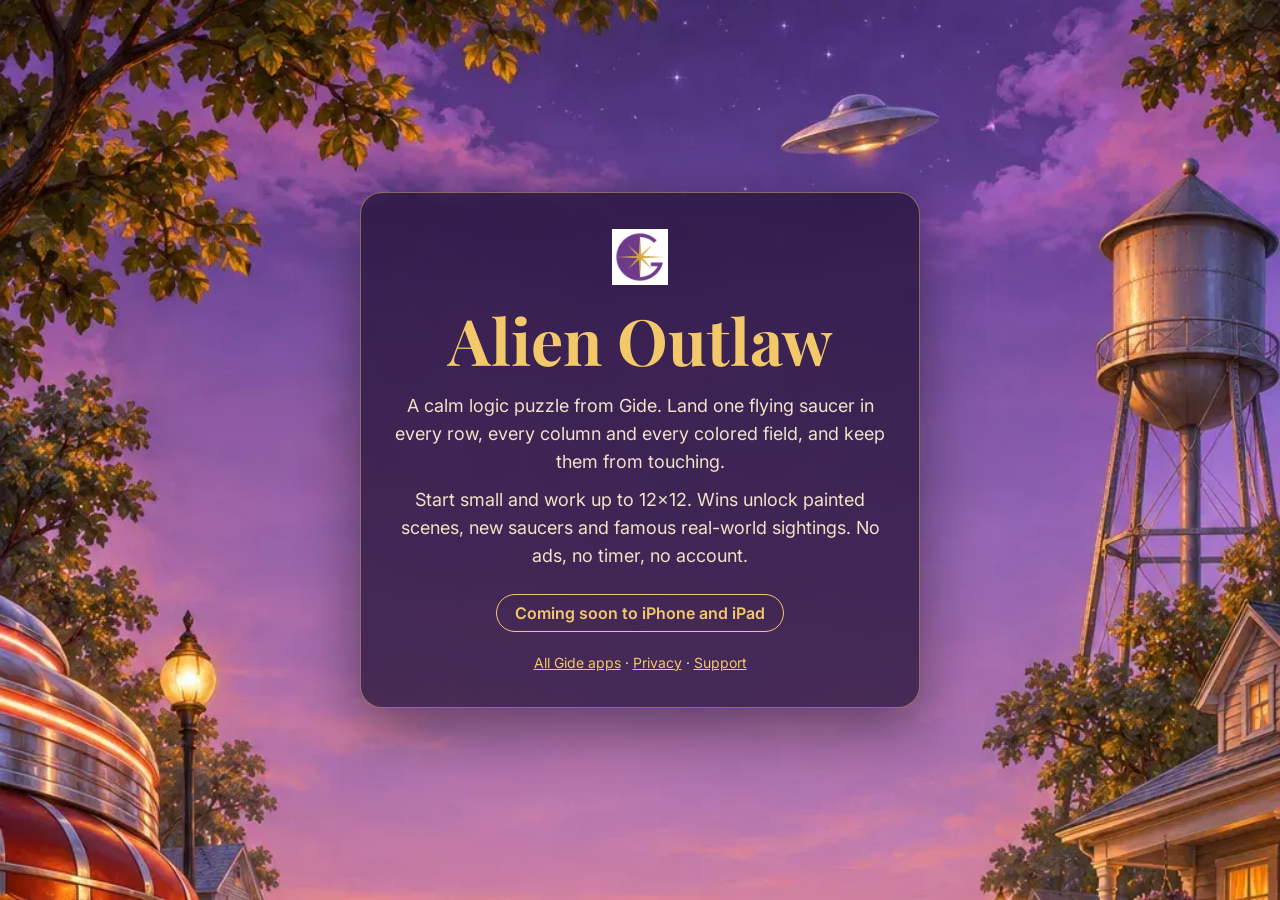
==== index.html @ 7371ad72 "Coming-soon page for alienoutlaw.gidehub.com Co-Authored-By: Claude Opus 5.5 <noreply@anthropic.com>" ====
<!DOCTYPE html>
<html lang="en">
<head>
  <meta charset="UTF-8">
  <meta name="viewport" content="width=device-width, initial-scale=1">
  <title>Alien Outlaw | Coming soon from Gide</title>
  <meta name="description" content="A calm logic puzzle: land one flying saucer in every row, column and region. Coming soon to iPhone and iPad from Gide.">
  <link rel="canonical" href="https://alienoutlaw.gidehub.com/">
  <meta name="theme-color" content="#2a1840">
  <link rel="preconnect" href="https://fonts.googleapis.com">
  <link rel="preconnect" href="https://fonts.gstatic.com" crossorigin>
  <link rel="stylesheet" href="https://fonts.googleapis.com/css2?family=Inter:wght@400;600&family=Playfair+Display:wght@700&display=swap">
  <style>
    :root { --ink:#fff8ec; --muted:#f1e2c8; --gold:#f2c86b; }
    * { box-sizing: border-box; }
    html, body { margin: 0; min-height: 100%; }
    body { background: #2a1840 url("assets/roswell_heights.webp") center top / cover no-repeat fixed;
           font-family: Inter, system-ui, sans-serif; color: var(--ink); }
    main { min-height: 100vh; display: flex; align-items: center; justify-content: center; padding: 24px 16px; }
    .card { max-width: 560px; width: 100%; text-align: center; padding: 36px 28px; border-radius: 22px;
            background: rgba(32, 16, 52, .72); backdrop-filter: blur(6px); border: 1px solid rgba(242,200,107,.45);
            box-shadow: 0 20px 60px rgba(0,0,0,.45); }
    h1 { font-family: "Playfair Display", serif; font-size: clamp(40px, 9vw, 64px); margin: 8px 0 6px; color: var(--gold); }
    p { font-size: 18px; line-height: 1.55; color: var(--muted); margin: 10px 0; }
    .soon { display: inline-block; margin-top: 14px; padding: 8px 18px; border-radius: 999px; border: 1px solid var(--gold); color: var(--gold); font-weight: 600; }
    footer { margin-top: 22px; font-size: 14px; color: var(--muted); }
    a { color: var(--gold); }
  </style>
</head>
<body>
<main>
  <div class="card">
    <img src="assets/gide-logo.png" alt="Gide" width="56" height="56">
    <h1>Alien Outlaw</h1>
    <p>A calm logic puzzle from Gide. Land one flying saucer in every row, every column and every colored field, and keep them from touching.</p>
    <p>Start small and work up to 12×12. Wins unlock painted scenes, new saucers and famous real-world sightings. No ads, no timer, no account.</p>
    <span class="soon">Coming soon to iPhone and iPad</span>
    <footer><a href="https://gidehub.com/#apps">All Gide apps</a> · <a href="https://gidehub.com/privacy.html">Privacy</a> · <a href="https://gidehub.com/support.html">Support</a></footer>
  </div>
</main>
</body>
</html>
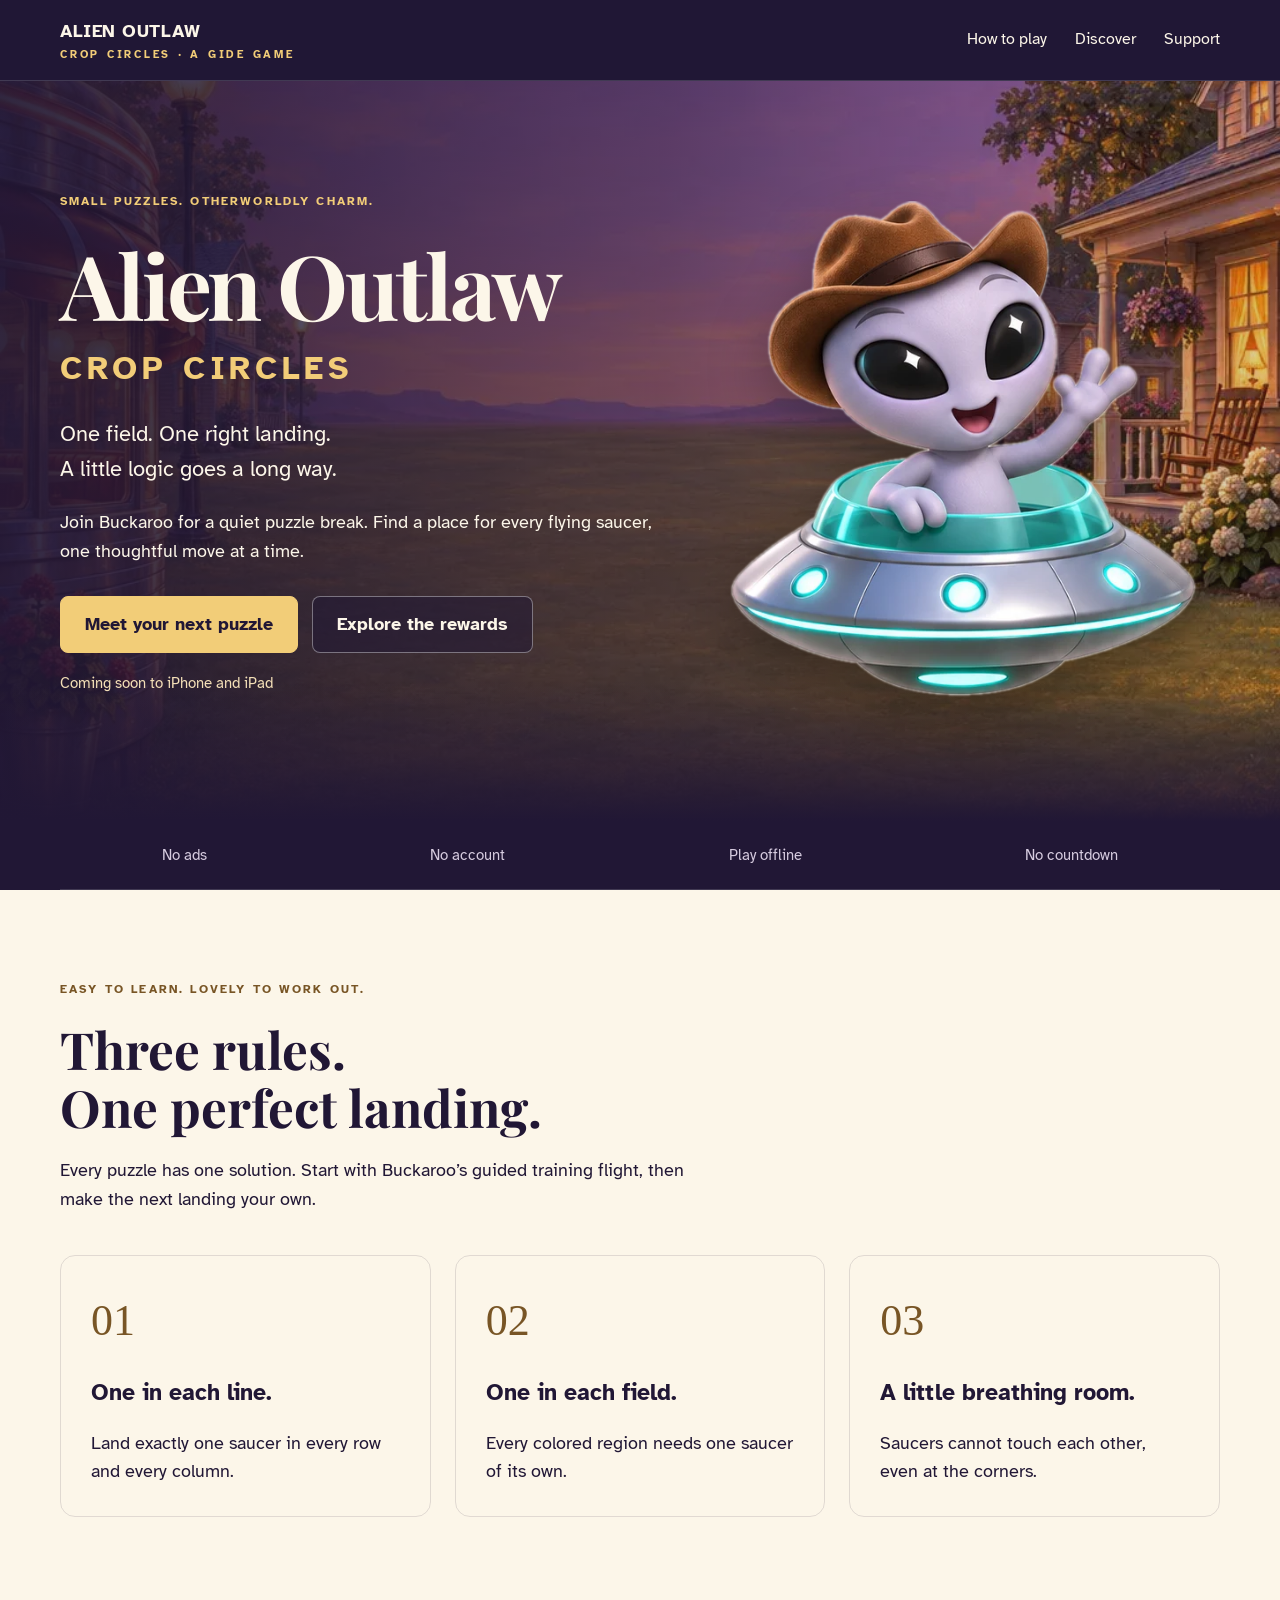
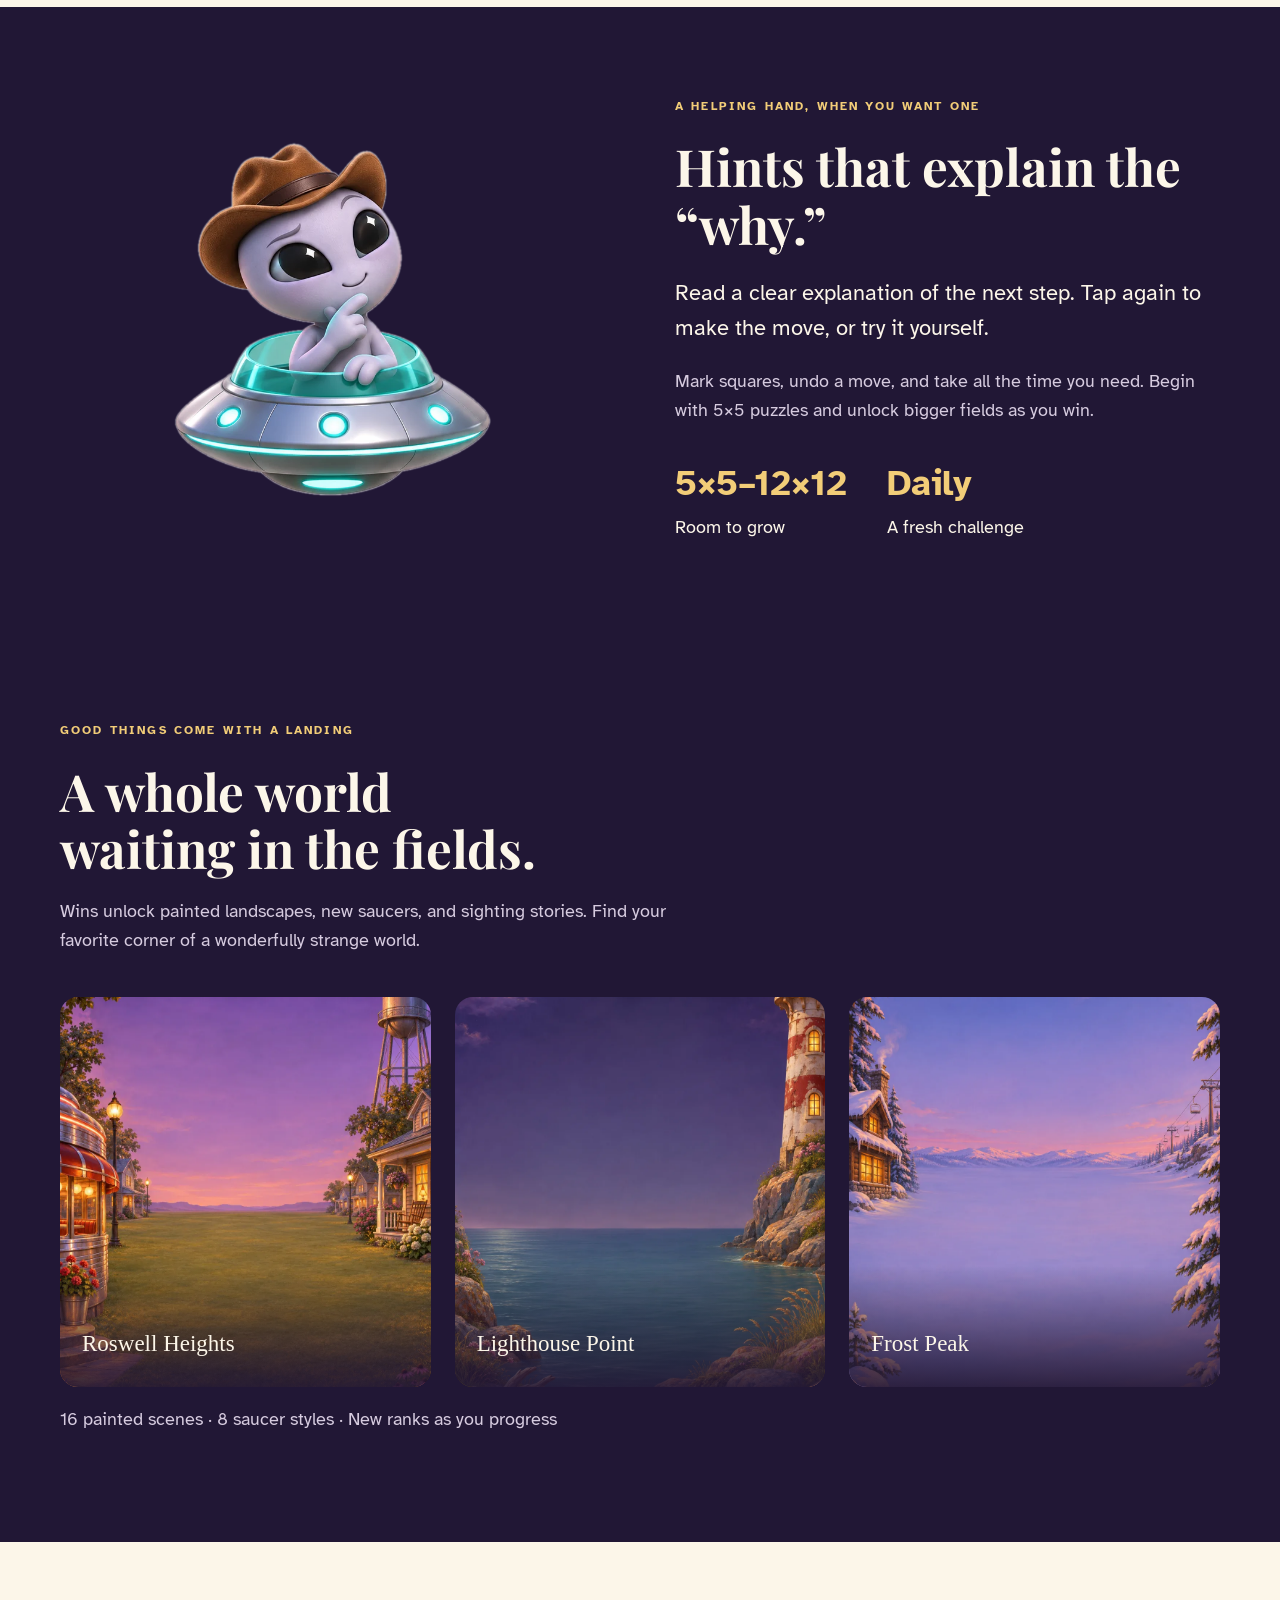
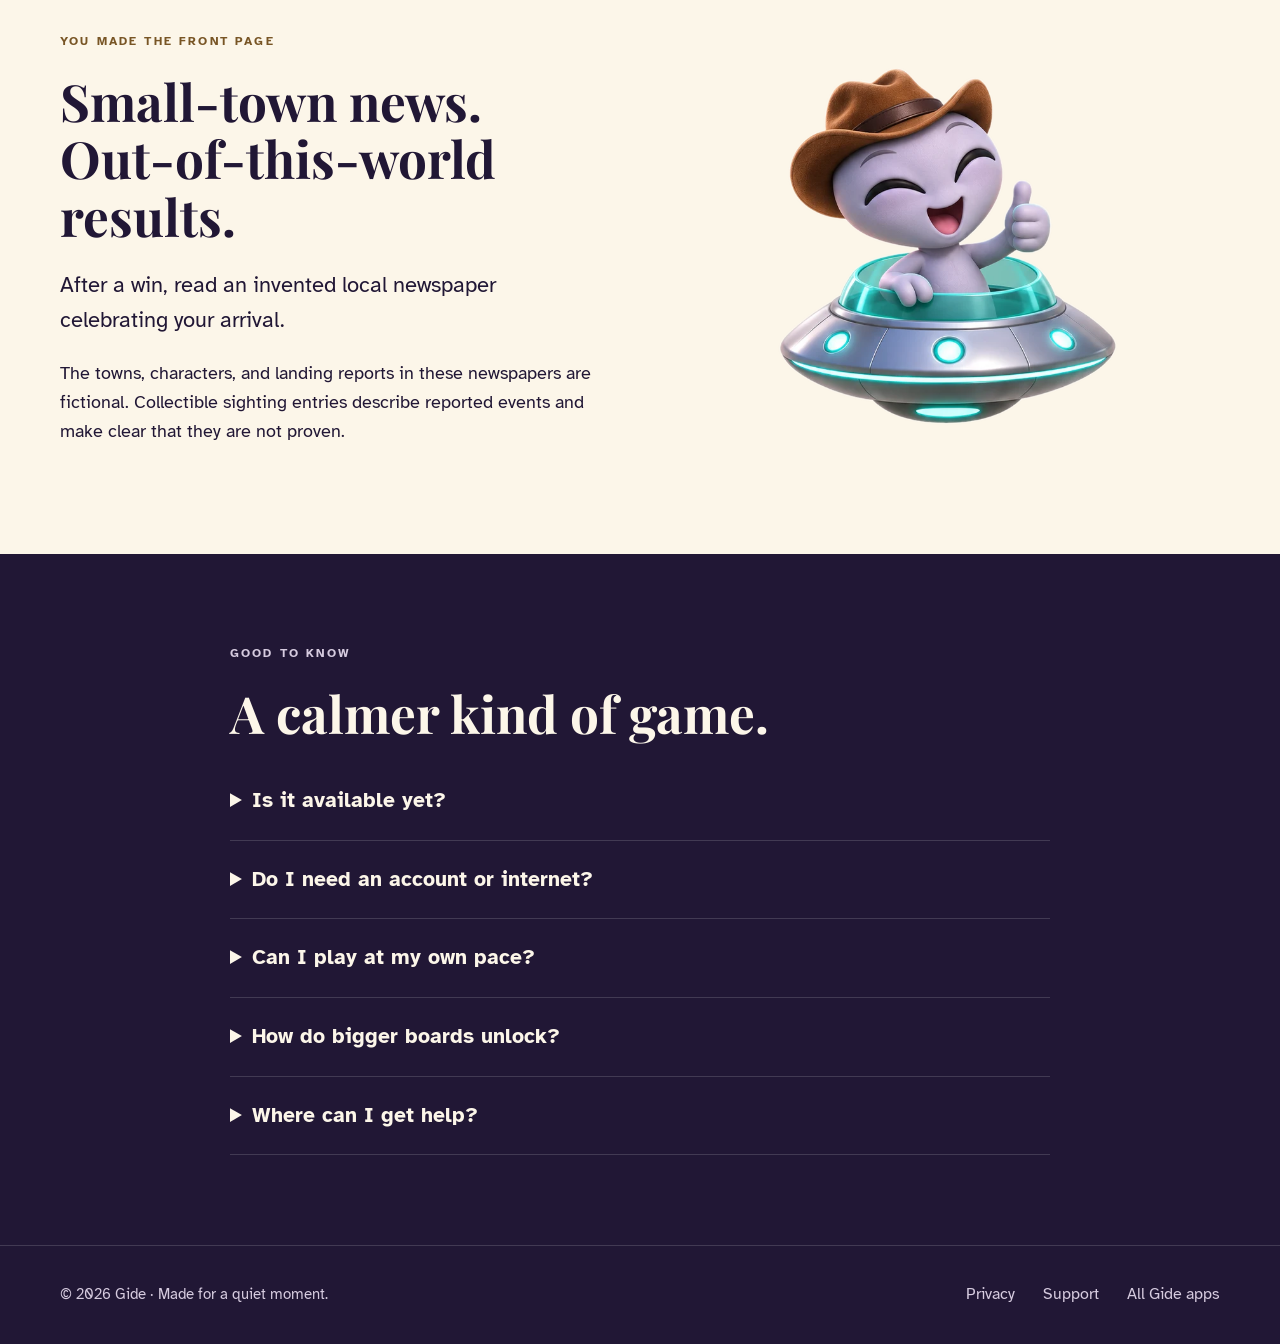
==== commit b75d60a2: "Refresh Crop Circles landing page and add dedicated support and privacy pages" ====
--- a/index.html
+++ b/index.html
@@ -1,42 +1,6 @@
-<!DOCTYPE html>
-<html lang="en">
-<head>
-  <meta charset="UTF-8">
-  <meta name="viewport" content="width=device-width, initial-scale=1">
-  <title>Alien Outlaw | Coming soon from Gide</title>
-  <meta name="description" content="A calm logic puzzle: land one flying saucer in every row, column and region. Coming soon to iPhone and iPad from Gide.">
-  <link rel="canonical" href="https://alienoutlaw.gidehub.com/">
-  <meta name="theme-color" content="#2a1840">
-  <link rel="preconnect" href="https://fonts.googleapis.com">
-  <link rel="preconnect" href="https://fonts.gstatic.com" crossorigin>
-  <link rel="stylesheet" href="https://fonts.googleapis.com/css2?family=Inter:wght@400;600&family=Playfair+Display:wght@700&display=swap">
-  <style>
-    :root { --ink:#fff8ec; --muted:#f1e2c8; --gold:#f2c86b; }
-    * { box-sizing: border-box; }
-    html, body { margin: 0; min-height: 100%; }
-    body { background: #2a1840 url("assets/roswell_heights.webp") center top / cover no-repeat fixed;
-           font-family: Inter, system-ui, sans-serif; color: var(--ink); }
-    main { min-height: 100vh; display: flex; align-items: center; justify-content: center; padding: 24px 16px; }
-    .card { max-width: 560px; width: 100%; text-align: center; padding: 36px 28px; border-radius: 22px;
-            background: rgba(32, 16, 52, .72); backdrop-filter: blur(6px); border: 1px solid rgba(242,200,107,.45);
-            box-shadow: 0 20px 60px rgba(0,0,0,.45); }
-    h1 { font-family: "Playfair Display", serif; font-size: clamp(40px, 9vw, 64px); margin: 8px 0 6px; color: var(--gold); }
-    p { font-size: 18px; line-height: 1.55; color: var(--muted); margin: 10px 0; }
-    .soon { display: inline-block; margin-top: 14px; padding: 8px 18px; border-radius: 999px; border: 1px solid var(--gold); color: var(--gold); font-weight: 600; }
-    footer { margin-top: 22px; font-size: 14px; color: var(--muted); }
-    a { color: var(--gold); }
-  </style>
-</head>
-<body>
-<main>
-  <div class="card">
-    <img src="assets/gide-logo.png" alt="Gide" width="56" height="56">
-    <h1>Alien Outlaw</h1>
-    <p>A calm logic puzzle from Gide. Land one flying saucer in every row, every column and every colored field, and keep them from touching.</p>
-    <p>Start small and work up to 12×12. Wins unlock painted scenes, new saucers and famous real-world sightings. No ads, no timer, no account.</p>
-    <span class="soon">Coming soon to iPhone and iPad</span>
-    <footer><a href="https://gidehub.com/#apps">All Gide apps</a> · <a href="https://gidehub.com/privacy.html">Privacy</a> · <a href="https://gidehub.com/support.html">Support</a></footer>
-  </div>
-</main>
-</body>
-</html>
+<!doctype html><html lang="en"><head><meta charset="utf-8"><meta name="viewport" content="width=device-width,initial-scale=1"><title>Alien Outlaw: Crop Circles | A calm logic puzzle</title><meta name="description" content="Join Buckaroo for calm flying-saucer puzzles, painted places, and a daily challenge. Coming soon to iPhone and iPad."><link rel="canonical" href="https://alienoutlaw.gidehub.com/"><meta property="og:title" content="Alien Outlaw: Crop Circles | A calm logic puzzle"><meta property="og:description" content="Join Buckaroo for calm flying-saucer puzzles, painted places, and a daily challenge. Coming soon to iPhone and iPad."><meta property="og:image" content="https://alienoutlaw.gidehub.com/assets/roswell_heights.webp"><meta name="theme-color" content="#211735"><link rel="stylesheet" href="assets/site.css"></head><body><a class="skip" href="#main">Skip to content</a><header><div class="wrap"><a class="brand" href="./">ALIEN OUTLAW<small>CROP CIRCLES · A GIDE GAME</small></a><nav aria-label="Main"><a href="./#how">How to play</a><a href="./#discover">Discover</a><a href="support.html">Support</a></nav></div></header><main id="main"><section class="hero"><div class="wrap hero-grid"><div><p class="eyebrow">Small puzzles. Otherworldly charm.</p><h1>Alien Outlaw<span>Crop Circles</span></h1><p class="lede">One field. One right landing.<br>A little logic goes a long way.</p><p>Join Buckaroo for a quiet puzzle break. Find a place for every flying saucer, one thoughtful move at a time.</p><div class="actions"><a class="button" href="#how">Meet your next puzzle</a><a class="button ghost" href="#discover">Explore the rewards</a></div><p class="availability">Coming soon to iPhone and iPad</p></div><img class="mascot" src="assets/mascot/wave.webp" alt="Buckaroo, a smiling grey alien in a cowboy hat, waving from his silver saucer" width="500" height="500" fetchpriority="high"></div></section><div class="wrap ribbon"><span>No ads</span><span>No account</span><span>Play offline</span><span>No countdown</span></div>
+<section class="section light" id="how"><div class="wrap"><div class="section-head"><p class="eyebrow">Easy to learn. Lovely to work out.</p><h2>Three rules.<br>One perfect landing.</h2><p>Every puzzle has one solution. Start with Buckaroo’s guided training flight, then make the next landing your own.</p></div><div class="three"><article class="rule"><span class="number">01</span><h3>One in each line.</h3><p>Land exactly one saucer in every row and every column.</p></article><article class="rule"><span class="number">02</span><h3>One in each field.</h3><p>Every colored region needs one saucer of its own.</p></article><article class="rule"><span class="number">03</span><h3>A little breathing room.</h3><p>Saucers cannot touch each other, even at the corners.</p></article></div></div></section>
+<section class="section"><div class="wrap split"><img class="hint-mascot" src="assets/mascot/think.webp" alt="Buckaroo thinking through his next move" width="400" height="400" loading="lazy"><div><p class="eyebrow">A helping hand, when you want one</p><h2>Hints that explain the “why.”</h2><p class="lede">Read a clear explanation of the next step. Tap again to make the move, or try it yourself.</p><p class="quiet">Mark squares, undo a move, and take all the time you need. Begin with 5×5 puzzles and unlock bigger fields as you win.</p><div class="facts"><div><strong>5×5–12×12</strong><span>Room to grow</span></div><div><strong>Daily</strong><span>A fresh challenge</span></div></div></div></div></section>
+<section class="section" id="discover"><div class="wrap"><div class="section-head"><p class="eyebrow">Good things come with a landing</p><h2>A whole world<br>waiting in the fields.</h2><p class="quiet">Wins unlock painted landscapes, new saucers, and sighting stories. Find your favorite corner of a wonderfully strange world.</p></div><div class="three"><figure class="scene"><img src="assets/roswell_heights.webp" alt="Warm evening over the fields of Roswell Heights" width="400" height="600" loading="lazy"><figcaption>Roswell Heights</figcaption></figure><figure class="scene"><img src="assets/backgrounds/lighthouse_point.webp" alt="The painted coast at Lighthouse Point" width="400" height="600" loading="lazy"><figcaption>Lighthouse Point</figcaption></figure><figure class="scene"><img src="assets/backgrounds/frost_peak.webp" alt="Snowy mountains at Frost Peak" width="400" height="600" loading="lazy"><figcaption>Frost Peak</figcaption></figure></div><p class="quiet">16 painted scenes · 8 saucer styles · New ranks as you progress</p></div></section>
+<section class="section light"><div class="wrap split"><div><p class="eyebrow">You made the front page</p><h2>Small-town news.<br>Out-of-this-world results.</h2><p class="lede">After a win, read an invented local newspaper celebrating your arrival.</p><p>The towns, characters, and landing reports in these newspapers are fictional. Collectible sighting entries describe reported events and make clear that they are not proven.</p></div><img class="hint-mascot" src="assets/mascot/thumbs.webp" alt="Buckaroo giving a cheerful thumbs up" width="400" height="400" loading="lazy"></div></section>
+<section class="section"><div class="wrap faq"><p class="eyebrow">Good to know</p><h2>A calmer kind of game.</h2><details><summary>Is it available yet?</summary><p>Alien Outlaw: Crop Circles is being prepared for its first App Store release. The download link will appear here when it is available.</p></details><details><summary>Do I need an account or internet?</summary><p>No. Play offline without signing in. Your game, rewards, and settings are saved on your device.</p></details><details><summary>Can I play at my own pace?</summary><p>Yes. There is no countdown or time limit. Sounds and animations are optional.</p></details><details><summary>How do bigger boards unlock?</summary><p>Completing puzzles unlocks larger boards, from 5×5 up to 12×12. You can return to any size you have unlocked.</p></details><details><summary>Where can I get help?</summary><p>Visit <a href="support.html">Alien Outlaw support</a> or email <a href="mailto:support@gidehub.com">support@gidehub.com</a>.</p></details></div></section></main><footer><div class="wrap"><span>© 2026 Gide · Made for a quiet moment.</span><nav aria-label="Footer"><a href="privacy.html">Privacy</a><a href="support.html">Support</a><a href="https://gidehub.com/#apps">All Gide apps</a></nav></div></footer></body></html>
--- a/assets/site.css
+++ b/assets/site.css
@@ -0,0 +1,2 @@
+@import url('https://fonts.googleapis.com/css2?family=Atkinson+Hyperlegible:wght@400;700&family=Playfair+Display:wght@600;700;900&display=swap');
+:root{--ink:#211735;--paper:#fcf6e9;--gold:#f2cd78;--muted:#d6cbdf;--line:#ffffff26}*{box-sizing:border-box}html{scroll-behavior:smooth;scroll-padding-top:30px}body{margin:0;background:var(--ink);color:var(--paper);font-family:'Atkinson Hyperlegible',system-ui,sans-serif;font-size:18px;line-height:1.6}a{color:inherit}a:focus-visible,summary:focus-visible{outline:3px solid var(--gold);outline-offset:5px}.skip{position:absolute;top:-100px}.skip:focus{top:12px;left:12px;z-index:10;background:var(--ink);padding:12px}.wrap{width:min(1160px,calc(100% - 48px));margin:auto}header{border-bottom:1px solid var(--line);background:#211735ee}header .wrap{min-height:80px;display:flex;align-items:center;justify-content:space-between;gap:24px}.brand{text-decoration:none;font-weight:700;letter-spacing:.03em}.brand small{display:block;font-size:11px;letter-spacing:.25em;color:var(--gold)}nav{display:flex;gap:28px;flex-wrap:wrap}nav a{text-decoration:none;font-size:16px}nav a:hover{color:var(--gold)}.hero{position:relative;overflow:hidden;background:linear-gradient(90deg,#211735ed,#21173599 52%,#21173520),url('roswell_heights.webp') center 58%/cover;min-height:740px;display:grid;align-items:center}.hero:after{content:'';position:absolute;inset:auto 0 0;height:140px;background:linear-gradient(transparent,var(--ink));pointer-events:none}.hero-grid{position:relative;display:grid;grid-template-columns:1.2fr 1fr;align-items:center;gap:28px;z-index:1;padding:90px 0}.eyebrow{text-transform:uppercase;letter-spacing:.18em;font-size:12px;font-weight:700;color:var(--gold);margin:0 0 22px}h1,h2,h3{line-height:1.12}h1,h2{font-family:'Playfair Display',Georgia,serif}h1{font-size:clamp(52px,7vw,92px);margin:0;letter-spacing:-.035em}h1 span{display:block;font-family:'Atkinson Hyperlegible',sans-serif;font-size:clamp(20px,3vw,33px);letter-spacing:.14em;text-transform:uppercase;color:var(--gold);margin:17px 0 28px}h2{font-size:clamp(34px,4vw,52px);margin:0 0 20px}h3{font-size:23px}.lede{font-size:22px;max-width:540px}.mascot{width:100%;max-height:510px;object-fit:contain;filter:drop-shadow(0 22px 30px #0005)}.actions{display:flex;gap:14px;flex-wrap:wrap;margin:30px 0 18px}.button{display:inline-block;text-decoration:none;padding:13px 24px;border:1px solid var(--gold);border-radius:8px;background:var(--gold);color:var(--ink);font-weight:700}.ghost{background:#21173588;color:var(--paper);border-color:#ffffff60}.availability{font-size:15px;color:#f3dfb7}.ribbon{display:flex;justify-content:space-around;gap:20px;padding:22px 0;border-bottom:1px solid var(--line);font-size:15px;color:var(--muted)}.section{padding:90px 0}.light{background:var(--paper);color:var(--ink)}.light .eyebrow{color:#785525}.section-head{max-width:650px;margin-bottom:42px}.three{display:grid;grid-template-columns:repeat(3,1fr);gap:24px}.rule{padding:30px;border:1px solid #21173520;border-radius:15px}.number{font-family:Georgia,serif;font-size:44px;color:#785525}.rule p{margin-bottom:0}.split{display:grid;grid-template-columns:1fr 1fr;gap:70px;align-items:center}.hint-mascot{width:100%;height:360px;object-fit:contain}.scene{position:relative;border-radius:18px;overflow:hidden;margin:0}.scene img{width:100%;height:390px;object-fit:cover;display:block}.scene figcaption{position:absolute;bottom:0;left:0;right:0;padding:60px 22px 24px;background:linear-gradient(transparent,#211735e8);font-size:23px;font-family:Georgia,serif}.quiet{color:var(--muted)}.facts{display:flex;gap:40px;margin-top:30px}.facts strong{display:block;font-size:36px;color:var(--gold)}.faq{max-width:820px}.faq details{border-bottom:1px solid var(--line);padding:22px 0}.faq summary{cursor:pointer;font-weight:700;font-size:21px}.faq p{color:var(--muted)}footer{border-top:1px solid var(--line);padding:36px 0;font-size:15px;color:var(--muted)}footer .wrap{display:flex;justify-content:space-between;gap:25px;flex-wrap:wrap}.prose{max-width:800px;margin:auto;padding:70px 24px 100px}.prose h1{font-size:48px}.prose h2{font-size:28px;margin-top:40px}.prose a{color:var(--gold)}@media(max-width:700px){header .wrap{padding:18px 0;align-items:flex-start}nav{gap:14px}nav a{font-size:14px}.hero-grid{grid-template-columns:1fr;padding:55px 0 20px}.hero{min-height:auto;background-position:65% center}.mascot{height:290px}.three,.split{grid-template-columns:1fr}.split{gap:25px}.ribbon{flex-wrap:wrap;justify-content:center;font-size:13px}.wrap{width:calc(100% - 36px)}.section{padding:60px 0}.scene img{height:300px}.hint-mascot{height:250px}.facts{gap:24px}footer nav{gap:15px}}@media(prefers-reduced-motion:reduce){html{scroll-behavior:auto}}
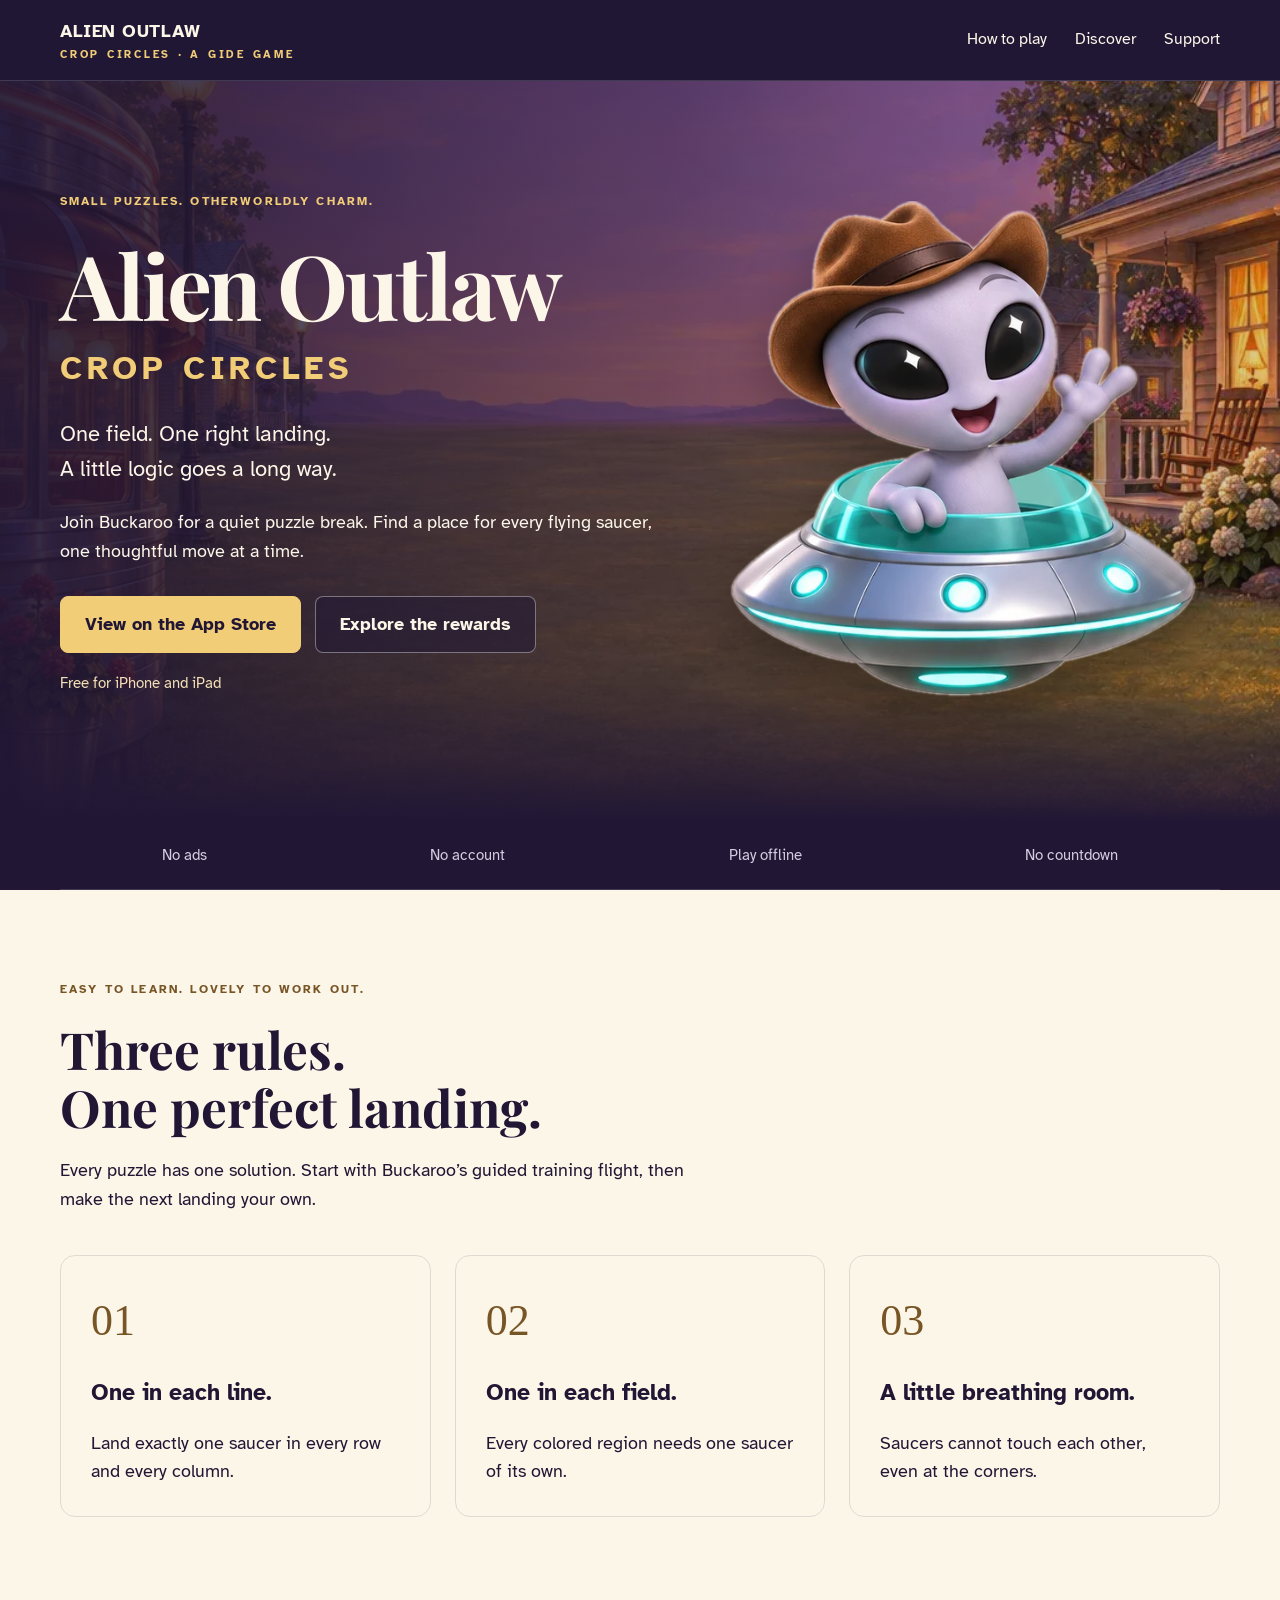
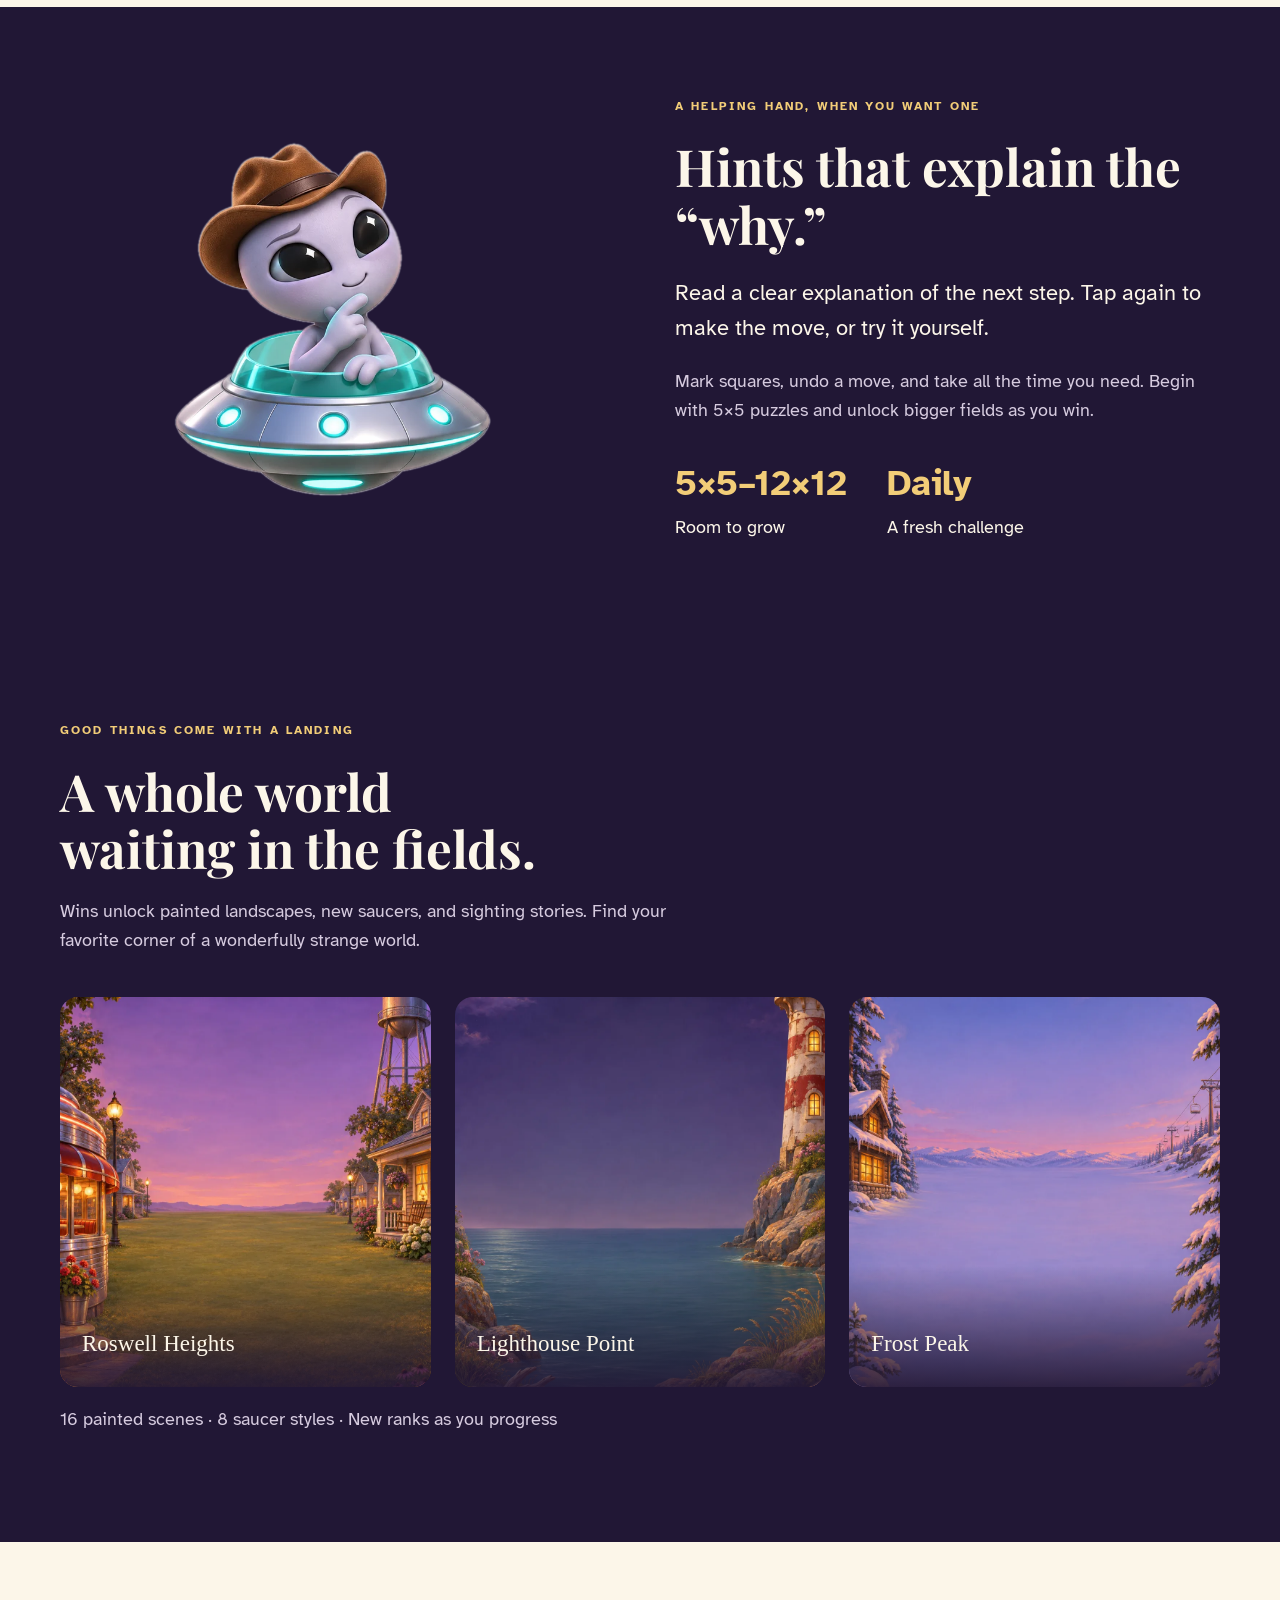
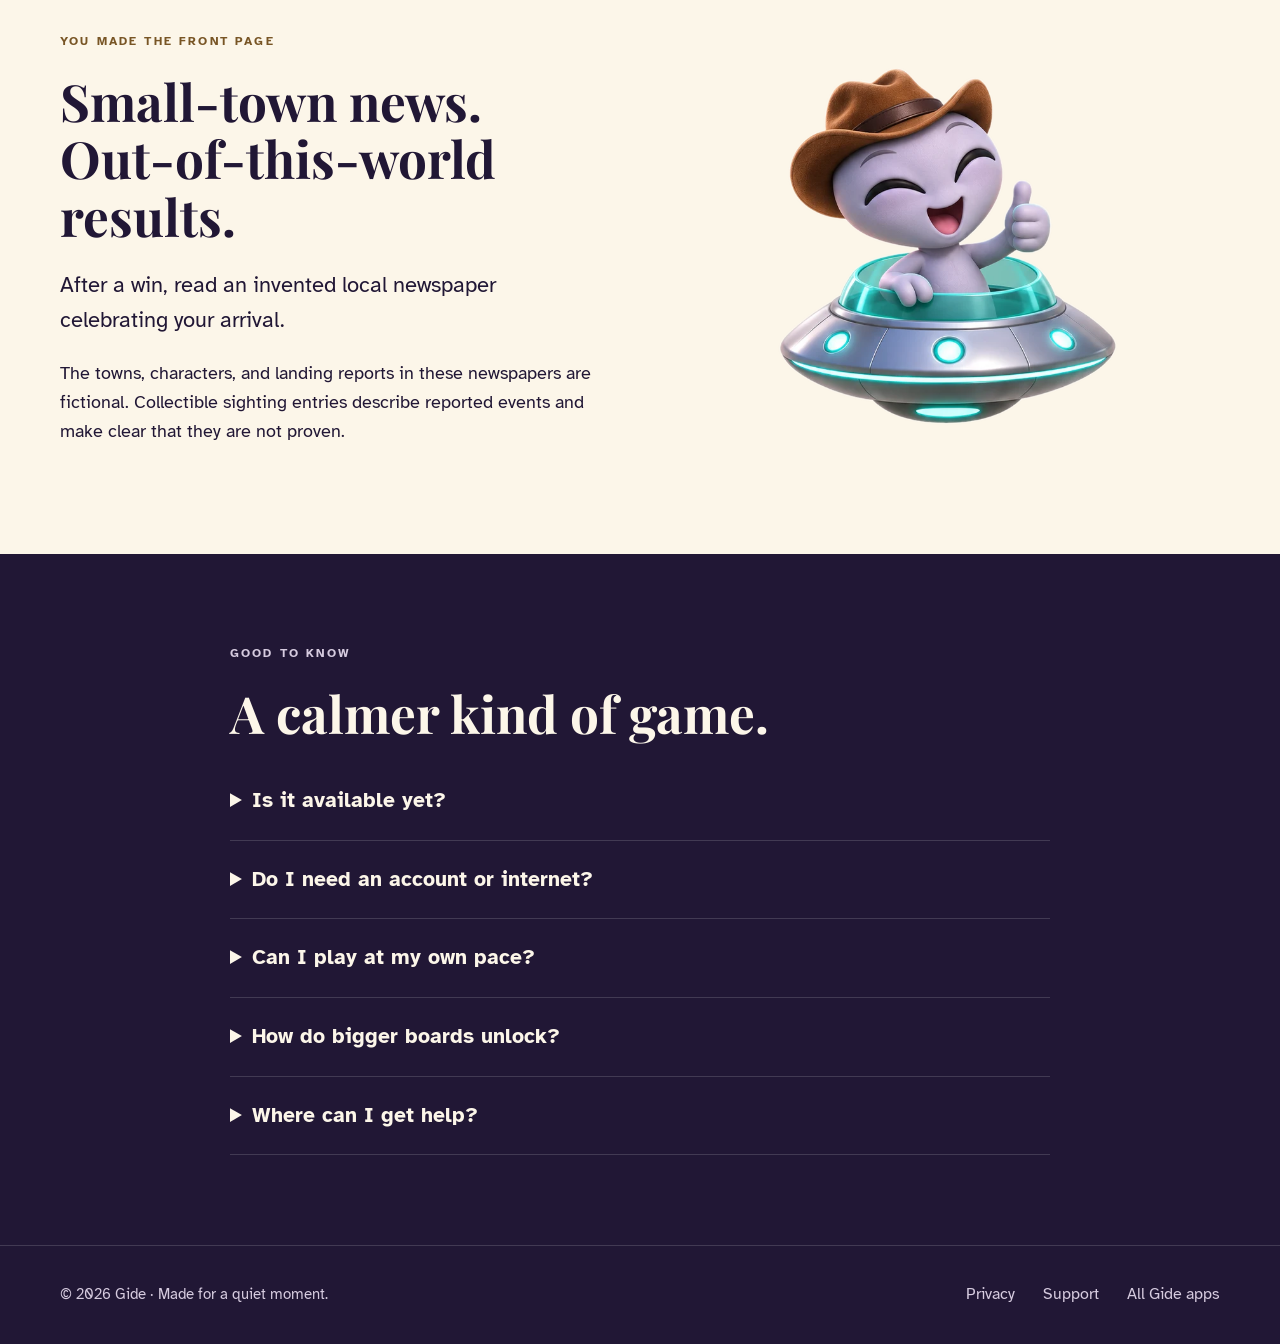
==== commit e22bd6a3: "Add Alien Outlaw App Store product link and release wording" ====
--- a/index.html
+++ b/index.html
@@ -1,6 +1,6 @@
-<!doctype html><html lang="en"><head><meta charset="utf-8"><meta name="viewport" content="width=device-width,initial-scale=1"><title>Alien Outlaw: Crop Circles | A calm logic puzzle</title><meta name="description" content="Join Buckaroo for calm flying-saucer puzzles, painted places, and a daily challenge. Coming soon to iPhone and iPad."><link rel="canonical" href="https://alienoutlaw.gidehub.com/"><meta property="og:title" content="Alien Outlaw: Crop Circles | A calm logic puzzle"><meta property="og:description" content="Join Buckaroo for calm flying-saucer puzzles, painted places, and a daily challenge. Coming soon to iPhone and iPad."><meta property="og:image" content="https://alienoutlaw.gidehub.com/assets/roswell_heights.webp"><meta name="theme-color" content="#211735"><link rel="stylesheet" href="assets/site.css"></head><body><a class="skip" href="#main">Skip to content</a><header><div class="wrap"><a class="brand" href="./">ALIEN OUTLAW<small>CROP CIRCLES · A GIDE GAME</small></a><nav aria-label="Main"><a href="./#how">How to play</a><a href="./#discover">Discover</a><a href="support.html">Support</a></nav></div></header><main id="main"><section class="hero"><div class="wrap hero-grid"><div><p class="eyebrow">Small puzzles. Otherworldly charm.</p><h1>Alien Outlaw<span>Crop Circles</span></h1><p class="lede">One field. One right landing.<br>A little logic goes a long way.</p><p>Join Buckaroo for a quiet puzzle break. Find a place for every flying saucer, one thoughtful move at a time.</p><div class="actions"><a class="button" href="#how">Meet your next puzzle</a><a class="button ghost" href="#discover">Explore the rewards</a></div><p class="availability">Coming soon to iPhone and iPad</p></div><img class="mascot" src="assets/mascot/wave.webp" alt="Buckaroo, a smiling grey alien in a cowboy hat, waving from his silver saucer" width="500" height="500" fetchpriority="high"></div></section><div class="wrap ribbon"><span>No ads</span><span>No account</span><span>Play offline</span><span>No countdown</span></div>
+<!doctype html><html lang="en"><head><meta charset="utf-8"><meta name="viewport" content="width=device-width,initial-scale=1"><title>Alien Outlaw: Crop Circles | A calm logic puzzle</title><meta name="description" content="Join Buckaroo for calm flying-saucer puzzles, painted places, and a daily challenge. A free logic puzzle for iPhone and iPad."><link rel="canonical" href="https://alienoutlaw.gidehub.com/"><meta property="og:title" content="Alien Outlaw: Crop Circles | A calm logic puzzle"><meta property="og:description" content="Join Buckaroo for calm flying-saucer puzzles, painted places, and a daily challenge. A free logic puzzle for iPhone and iPad."><meta property="og:image" content="https://alienoutlaw.gidehub.com/assets/roswell_heights.webp"><meta name="theme-color" content="#211735"><link rel="stylesheet" href="assets/site.css"></head><body><a class="skip" href="#main">Skip to content</a><header><div class="wrap"><a class="brand" href="./">ALIEN OUTLAW<small>CROP CIRCLES · A GIDE GAME</small></a><nav aria-label="Main"><a href="./#how">How to play</a><a href="./#discover">Discover</a><a href="support.html">Support</a></nav></div></header><main id="main"><section class="hero"><div class="wrap hero-grid"><div><p class="eyebrow">Small puzzles. Otherworldly charm.</p><h1>Alien Outlaw<span>Crop Circles</span></h1><p class="lede">One field. One right landing.<br>A little logic goes a long way.</p><p>Join Buckaroo for a quiet puzzle break. Find a place for every flying saucer, one thoughtful move at a time.</p><div class="actions"><a class="button" href="https://apps.apple.com/us/app/id6832376810">View on the App Store</a><a class="button ghost" href="#discover">Explore the rewards</a></div><p class="availability">Free for iPhone and iPad</p></div><img class="mascot" src="assets/mascot/wave.webp" alt="Buckaroo, a smiling grey alien in a cowboy hat, waving from his silver saucer" width="500" height="500" fetchpriority="high"></div></section><div class="wrap ribbon"><span>No ads</span><span>No account</span><span>Play offline</span><span>No countdown</span></div>
 <section class="section light" id="how"><div class="wrap"><div class="section-head"><p class="eyebrow">Easy to learn. Lovely to work out.</p><h2>Three rules.<br>One perfect landing.</h2><p>Every puzzle has one solution. Start with Buckaroo’s guided training flight, then make the next landing your own.</p></div><div class="three"><article class="rule"><span class="number">01</span><h3>One in each line.</h3><p>Land exactly one saucer in every row and every column.</p></article><article class="rule"><span class="number">02</span><h3>One in each field.</h3><p>Every colored region needs one saucer of its own.</p></article><article class="rule"><span class="number">03</span><h3>A little breathing room.</h3><p>Saucers cannot touch each other, even at the corners.</p></article></div></div></section>
 <section class="section"><div class="wrap split"><img class="hint-mascot" src="assets/mascot/think.webp" alt="Buckaroo thinking through his next move" width="400" height="400" loading="lazy"><div><p class="eyebrow">A helping hand, when you want one</p><h2>Hints that explain the “why.”</h2><p class="lede">Read a clear explanation of the next step. Tap again to make the move, or try it yourself.</p><p class="quiet">Mark squares, undo a move, and take all the time you need. Begin with 5×5 puzzles and unlock bigger fields as you win.</p><div class="facts"><div><strong>5×5–12×12</strong><span>Room to grow</span></div><div><strong>Daily</strong><span>A fresh challenge</span></div></div></div></div></section>
 <section class="section" id="discover"><div class="wrap"><div class="section-head"><p class="eyebrow">Good things come with a landing</p><h2>A whole world<br>waiting in the fields.</h2><p class="quiet">Wins unlock painted landscapes, new saucers, and sighting stories. Find your favorite corner of a wonderfully strange world.</p></div><div class="three"><figure class="scene"><img src="assets/roswell_heights.webp" alt="Warm evening over the fields of Roswell Heights" width="400" height="600" loading="lazy"><figcaption>Roswell Heights</figcaption></figure><figure class="scene"><img src="assets/backgrounds/lighthouse_point.webp" alt="The painted coast at Lighthouse Point" width="400" height="600" loading="lazy"><figcaption>Lighthouse Point</figcaption></figure><figure class="scene"><img src="assets/backgrounds/frost_peak.webp" alt="Snowy mountains at Frost Peak" width="400" height="600" loading="lazy"><figcaption>Frost Peak</figcaption></figure></div><p class="quiet">16 painted scenes · 8 saucer styles · New ranks as you progress</p></div></section>
 <section class="section light"><div class="wrap split"><div><p class="eyebrow">You made the front page</p><h2>Small-town news.<br>Out-of-this-world results.</h2><p class="lede">After a win, read an invented local newspaper celebrating your arrival.</p><p>The towns, characters, and landing reports in these newspapers are fictional. Collectible sighting entries describe reported events and make clear that they are not proven.</p></div><img class="hint-mascot" src="assets/mascot/thumbs.webp" alt="Buckaroo giving a cheerful thumbs up" width="400" height="400" loading="lazy"></div></section>
-<section class="section"><div class="wrap faq"><p class="eyebrow">Good to know</p><h2>A calmer kind of game.</h2><details><summary>Is it available yet?</summary><p>Alien Outlaw: Crop Circles is being prepared for its first App Store release. The download link will appear here when it is available.</p></details><details><summary>Do I need an account or internet?</summary><p>No. Play offline without signing in. Your game, rewards, and settings are saved on your device.</p></details><details><summary>Can I play at my own pace?</summary><p>Yes. There is no countdown or time limit. Sounds and animations are optional.</p></details><details><summary>How do bigger boards unlock?</summary><p>Completing puzzles unlocks larger boards, from 5×5 up to 12×12. You can return to any size you have unlocked.</p></details><details><summary>Where can I get help?</summary><p>Visit <a href="support.html">Alien Outlaw support</a> or email <a href="mailto:support@gidehub.com">support@gidehub.com</a>.</p></details></div></section></main><footer><div class="wrap"><span>© 2026 Gide · Made for a quiet moment.</span><nav aria-label="Footer"><a href="privacy.html">Privacy</a><a href="support.html">Support</a><a href="https://gidehub.com/#apps">All Gide apps</a></nav></div></footer></body></html>
+<section class="section"><div class="wrap faq"><p class="eyebrow">Good to know</p><h2>A calmer kind of game.</h2><details><summary>Is it available yet?</summary><p>Apple has approved Alien Outlaw: Crop Circles for release. <a href="https://apps.apple.com/us/app/id6832376810">View its App Store page</a> for availability on iPhone and iPad. The listing may take a little time to appear in your region.</p></details><details><summary>Do I need an account or internet?</summary><p>No. Play offline without signing in. Your game, rewards, and settings are saved on your device.</p></details><details><summary>Can I play at my own pace?</summary><p>Yes. There is no countdown or time limit. Sounds and animations are optional.</p></details><details><summary>How do bigger boards unlock?</summary><p>Completing puzzles unlocks larger boards, from 5×5 up to 12×12. You can return to any size you have unlocked.</p></details><details><summary>Where can I get help?</summary><p>Visit <a href="support.html">Alien Outlaw support</a> or email <a href="mailto:support@gidehub.com">support@gidehub.com</a>.</p></details></div></section></main><footer><div class="wrap"><span>© 2026 Gide · Made for a quiet moment.</span><nav aria-label="Footer"><a href="privacy.html">Privacy</a><a href="support.html">Support</a><a href="https://gidehub.com/#apps">All Gide apps</a></nav></div></footer></body></html>
